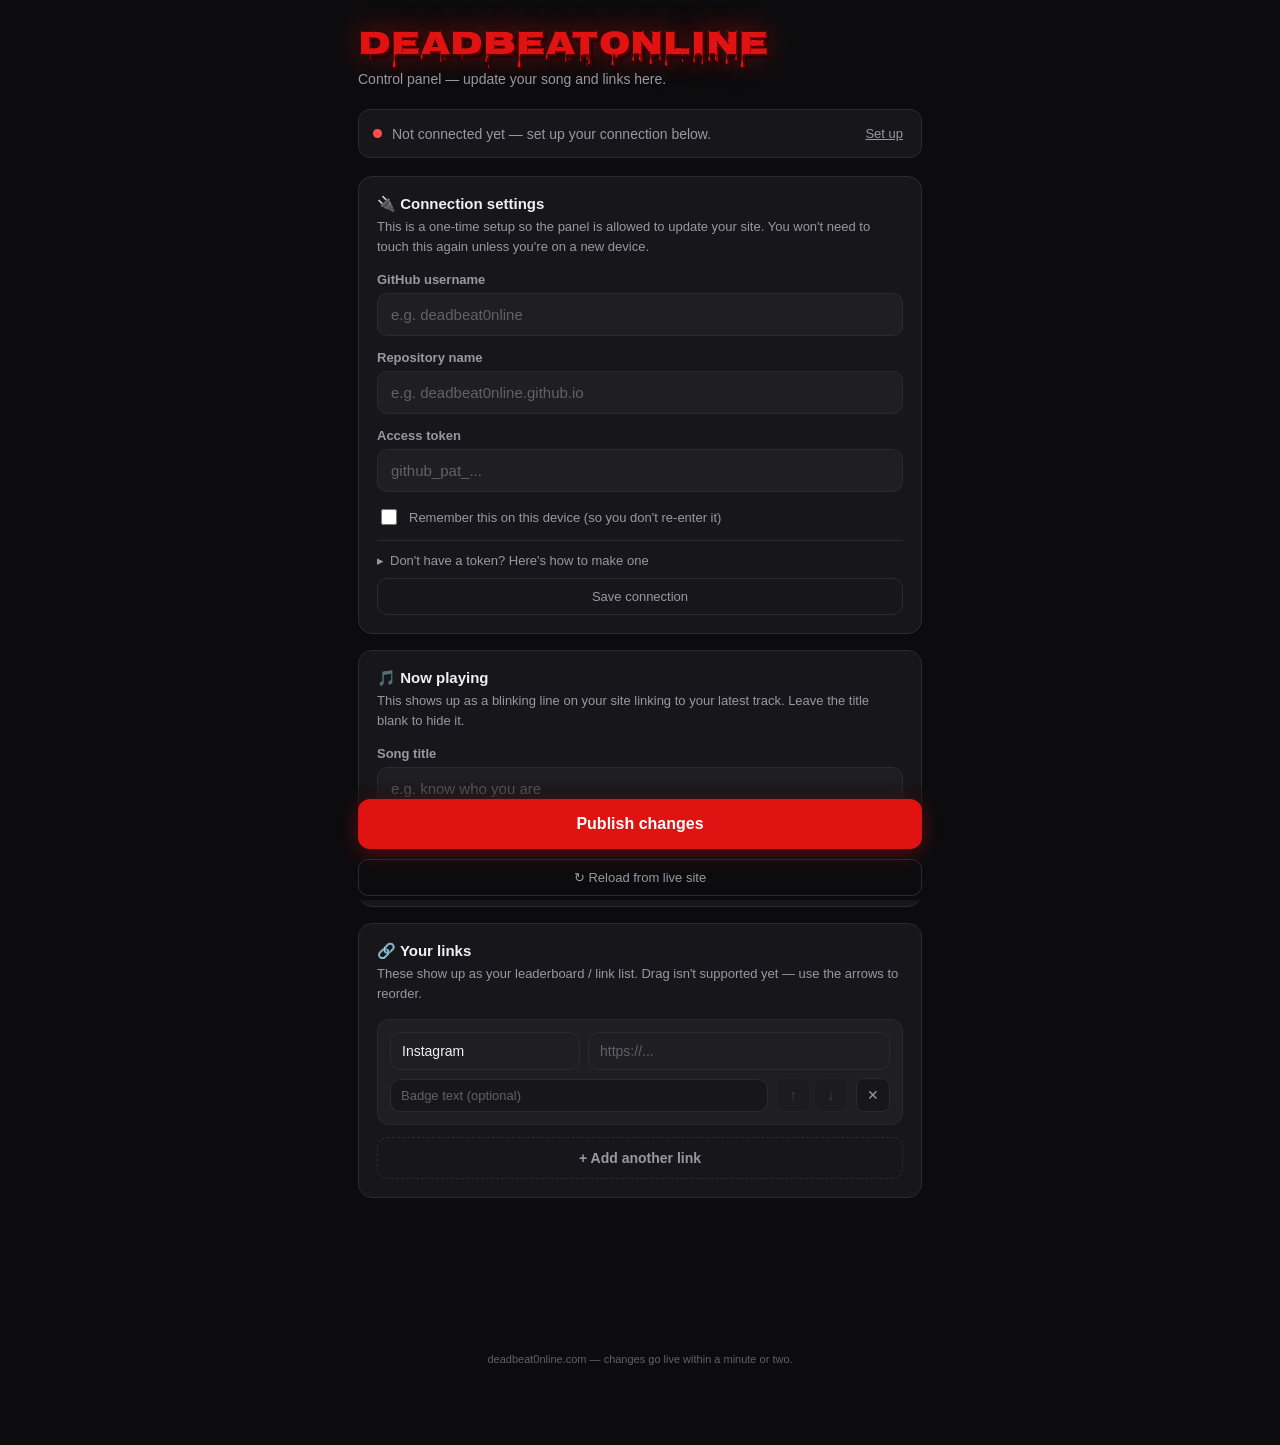
==== admin.html @ 55982fca "redesign control panel: friendlier UI, hide GitHub jargon" ====
<!DOCTYPE html>
<html lang="en">
<head>
<meta charset="UTF-8">
<meta name="viewport" content="width=device-width, initial-scale=1.0">
<title>deadbeat0nline — control panel</title>
<meta name="robots" content="noindex,nofollow">

<!--
  ============================================================
  CONTROL PANEL — updates config.json in your GitHub repo,
  which is what your public link page reads from.
  No server needed: it talks straight to the GitHub API using
  a fine-grained token that only works on this one repo.
  Connection setup is tucked under "Connection settings" below.
  ============================================================
-->

<style>
@font-face{font-family:'Nosifer';font-style:normal;font-weight:400;font-display:swap;src:url([data-uri]) format('woff2');}
</style>

<style>
  :root{
    --bg:#0c0c0e;
    --card:#17171b;
    --card-2:#1e1e23;
    --border:#2a2a30;
    --text:#f0f0f2;
    --text-dim:#98989f;
    --text-faint:#616166;
    --red:#e01212;
    --red-hover:#ff2323;
    --green:#2ecc71;
    --amber:#ffb020;
    --danger:#ff4d4d;
  }
  *{ box-sizing:border-box; }
  html,body{
    margin:0; padding:0; min-height:100%;
    background:var(--bg);
    color:var(--text);
    font-family:-apple-system,BlinkMacSystemFont,'Segoe UI',Roboto,Helvetica,Arial,sans-serif;
    -webkit-font-smoothing:antialiased;
  }
  .wrap{
    max-width:600px;
    margin:0 auto;
    padding:28px 18px 80px;
  }

  /* ---------- header ---------- */
  header{ margin-bottom:22px; }
  .logo{
    font-family:'Nosifer',cursive;
    font-size:clamp(26px,7vw,34px);
    color:#e01212;
    text-shadow:2px 2px 0 #4a0000, 4px 4px 0 #2a0000, 0 0 30px rgba(255,20,20,0.5);
    margin:0 0 6px;
    line-height:1.1;
  }
  .tagline{
    font-size:14px;
    color:var(--text-dim);
    margin:0;
  }

  /* ---------- connection status pill ---------- */
  .connbar{
    display:flex;
    align-items:center;
    gap:10px;
    background:var(--card);
    border:1px solid var(--border);
    border-radius:12px;
    padding:12px 14px;
    margin-bottom:18px;
    font-size:14px;
  }
  .connbar .dot{
    width:9px; height:9px;
    border-radius:50%;
    background:var(--text-faint);
    flex:0 0 auto;
  }
  .connbar.on .dot{ background:var(--green); box-shadow:0 0 8px rgba(46,204,113,0.6); }
  .connbar.off .dot{ background:var(--danger); }
  .connbar .msg{ flex:1; color:var(--text-dim); }
  .connbar.on .msg{ color:var(--text); }
  .connbar button{
    background:none;
    border:none;
    color:var(--text-dim);
    font-size:13px;
    text-decoration:underline;
    cursor:pointer;
    padding:4px;
    font-family:inherit;
  }
  .connbar button:hover{ color:var(--text); }

  /* ---------- cards ---------- */
  .card{
    background:var(--card);
    border:1px solid var(--border);
    border-radius:14px;
    padding:18px;
    margin-bottom:16px;
  }
  .card h2{
    font-size:15px;
    margin:0 0 4px;
    display:flex;
    align-items:center;
    gap:8px;
  }
  .card .desc{
    font-size:13px;
    color:var(--text-dim);
    margin:0 0 16px;
    line-height:1.5;
  }

  label{
    display:block;
    font-size:13px;
    font-weight:600;
    color:var(--text-dim);
    margin:0 0 6px;
  }
  .field{ margin-bottom:14px; }
  .field:last-child{ margin-bottom:0; }
  input[type=text], input[type=password], input[type=url]{
    width:100%;
    background:var(--card-2);
    border:1px solid var(--border);
    border-radius:10px;
    color:var(--text);
    font-family:inherit;
    font-size:15px;
    padding:12px 13px;
    outline:none;
    transition:border-color .15s;
  }
  input::placeholder{ color:var(--text-faint); }
  input:focus{ border-color:var(--red); }

  .row2{ display:flex; gap:10px; }
  .row2 > div{ flex:1; }

  .hint{
    font-size:12px;
    color:var(--text-faint);
    line-height:1.5;
    margin-top:8px;
  }
  .hint a{ color:var(--text-dim); }

  /* ---------- disclosure (how do I get a token) ---------- */
  details{
    margin-top:12px;
    border-top:1px solid var(--border);
    padding-top:12px;
  }
  details summary{
    cursor:pointer;
    font-size:13px;
    color:var(--text-dim);
    list-style:none;
    display:flex;
    align-items:center;
    gap:6px;
  }
  details summary::-webkit-details-marker{ display:none; }
  details summary::before{ content:'▸'; transition:transform .15s; }
  details[open] summary::before{ transform:rotate(90deg); }
  details ol{
    font-size:13px;
    color:var(--text-dim);
    line-height:1.7;
    padding-left:20px;
    margin:12px 0 0;
  }
  details code{
    background:var(--card-2);
    border-radius:5px;
    padding:1px 6px;
    font-size:12px;
    color:var(--text);
  }

  .checkrow{
    display:flex;
    align-items:center;
    gap:9px;
    margin-top:14px;
    font-size:13px;
    color:var(--text-dim);
  }
  .checkrow input{ width:16px; height:16px; accent-color:var(--red); }

  /* ---------- link rows ---------- */
  .linkrow{
    background:var(--card-2);
    border:1px solid var(--border);
    border-radius:12px;
    padding:12px;
    margin-bottom:10px;
  }
  .linkrow .top{
    display:flex;
    gap:8px;
    margin-bottom:8px;
  }
  .linkrow .top input{ font-size:14px; padding:10px 11px; }
  .linkrow .lbl{ flex:0 0 38%; }
  .linkrow .url{ flex:1; }
  .linkrow .bottom{
    display:flex;
    align-items:center;
    gap:8px;
  }
  .linkrow .extra{
    flex:1;
    font-size:13px;
    padding:8px 10px;
    background:var(--card);
  }
  .linkrow .extra::placeholder{ color:var(--text-faint); }
  .movebtns{ display:flex; gap:4px; }
  .iconbtn{
    background:var(--card);
    border:1px solid var(--border);
    color:var(--text-dim);
    border-radius:8px;
    font-family:inherit;
    font-size:14px;
    width:34px;
    height:34px;
    cursor:pointer;
    flex:0 0 auto;
    display:flex;
    align-items:center;
    justify-content:center;
  }
  .iconbtn:hover{ color:var(--text); border-color:var(--text-dim); }
  .iconbtn.danger:hover{ color:var(--danger); border-color:var(--danger); }
  .iconbtn:disabled{ opacity:.3; cursor:default; }
  .iconbtn:disabled:hover{ color:var(--text-dim); border-color:var(--border); }

  button.addlink{
    width:100%;
    background:none;
    border:1px dashed var(--border);
    border-radius:10px;
    color:var(--text-dim);
    font-family:inherit;
    font-size:14px;
    font-weight:600;
    padding:12px;
    cursor:pointer;
    margin-top:2px;
  }
  button.addlink:hover{ color:var(--text); border-color:var(--text-dim); }

  /* ---------- primary actions ---------- */
  .actions{
    position:sticky;
    bottom:0;
    background:linear-gradient(to top, var(--bg) 65%, transparent);
    padding:18px 0 4px;
    margin-top:6px;
  }
  button.publish{
    width:100%;
    background:var(--red);
    border:none;
    border-radius:12px;
    color:#fff;
    font-family:inherit;
    font-weight:700;
    font-size:16px;
    padding:16px;
    cursor:pointer;
    box-shadow:0 4px 20px rgba(224,18,18,0.35);
  }
  button.publish:hover{ background:var(--red-hover); }
  button.publish:disabled{ background:var(--card-2); color:var(--text-faint); box-shadow:none; cursor:default; }

  button.refresh{
    width:100%;
    background:none;
    border:1px solid var(--border);
    border-radius:10px;
    color:var(--text-dim);
    font-family:inherit;
    font-size:13px;
    padding:10px;
    cursor:pointer;
    margin-top:10px;
  }
  button.refresh:hover{ color:var(--text); border-color:var(--text-dim); }

  /* ---------- status toast ---------- */
  #status{
    margin-top:12px;
    padding:12px 14px;
    font-size:13px;
    line-height:1.5;
    border-radius:10px;
    border:1px solid var(--border);
    background:var(--card);
    display:none;
  }
  #status.show{ display:block; }
  #status.ok{ color:#c8f7d8; border-color:rgba(46,204,113,0.4); background:rgba(46,204,113,0.08); }
  #status.err{ color:#ffd6d6; border-color:rgba(255,77,77,0.4); background:rgba(255,77,77,0.08); }
  #status.busy{ color:#ffe9c2; border-color:rgba(255,176,32,0.4); background:rgba(255,176,32,0.08); }
  #status .details{
    display:block;
    margin-top:6px;
    font-size:11px;
    color:var(--text-faint);
    font-family:'Courier New',monospace;
  }

  footer{
    text-align:center;
    font-size:11px;
    color:var(--text-faint);
    margin-top:20px;
  }
</style>
</head>
<body>

<div class="wrap">
  <header>
    <p class="logo">deadbeat0nline</p>
    <p class="tagline">Control panel — update your song and links here.</p>
  </header>

  <div class="connbar off" id="connbar">
    <div class="dot"></div>
    <div class="msg" id="connmsg">Not connected yet — set up your connection below.</div>
    <button id="conntoggle">Set up</button>
  </div>

  <div class="card" id="connect-card">
    <h2>🔌 Connection settings</h2>
    <p class="desc">This is a one-time setup so the panel is allowed to update your site. You won't need to touch this again unless you're on a new device.</p>

    <div class="field">
      <label>GitHub username</label>
      <input type="text" id="gh-user" placeholder="e.g. deadbeat0nline">
    </div>
    <div class="field">
      <label>Repository name</label>
      <input type="text" id="gh-repo" placeholder="e.g. deadbeat0nline.github.io">
    </div>
    <div class="field">
      <label>Access token</label>
      <input type="password" id="gh-token" placeholder="github_pat_...">
    </div>
    <div class="field" style="display:none" id="branch-field">
      <label>Branch</label>
      <input type="text" id="gh-branch" value="main">
    </div>

    <div class="checkrow">
      <input type="checkbox" id="remember">
      <span>Remember this on this device (so you don't re-enter it)</span>
    </div>

    <details>
      <summary>Don't have a token? Here's how to make one</summary>
      <ol>
        <li>Go to GitHub → click your avatar → <b>Settings</b> → <b>Developer settings</b> → <b>Fine-grained personal access tokens</b> → <b>Generate new token</b>.</li>
        <li>Give it any name, like <code>control panel</code>.</li>
        <li>Under <b>Repository access</b>, choose <b>Only select repositories</b> and pick your site's repo.</li>
        <li>Under <b>Permissions → Repository permissions</b>, set <b>Contents</b> to <b>Read and write</b>. Leave everything else alone.</li>
        <li>Click <b>Generate token</b> and copy it (starts with <code>github_pat_</code>) — paste it into the Access Token field above.</li>
      </ol>
    </details>

    <button class="refresh" id="save-connection">Save connection</button>
  </div>

  <div class="card">
    <h2>🎵 Now playing</h2>
    <p class="desc">This shows up as a blinking line on your site linking to your latest track. Leave the title blank to hide it.</p>
    <div class="field">
      <label>Song title</label>
      <input type="text" id="np-title" placeholder="e.g. know who you are">
    </div>
    <div class="field">
      <label>Song link</label>
      <input type="url" id="np-url" placeholder="https://open.spotify.com/...">
    </div>
  </div>

  <div class="card">
    <h2>🔗 Your links</h2>
    <p class="desc">These show up as your leaderboard / link list. Drag isn't supported yet — use the arrows to reorder.</p>
    <div id="linkrows"></div>
    <button class="addlink" id="add">+ Add another link</button>
  </div>

  <div class="actions">
    <button class="publish" id="save">Publish changes</button>
    <button class="refresh" id="load">↻ Reload from live site</button>
    <div id="status"></div>
  </div>

  <footer>deadbeat0nline.com — changes go live within a minute or two.</footer>
</div>

<script>
  const $ = id => document.getElementById(id);
  const FILE = 'config.json';
  let currentSha = null;

  // ---------- storage (best-effort; fine if unavailable) ----------
  function store(k, v){ try{ localStorage.setItem(k, v); }catch(e){} }
  function unstore(k){ try{ return localStorage.getItem(k); }catch(e){ return null; } }
  function clearstore(){ try{ ['db_user','db_repo','db_branch','db_token'].forEach(k => localStorage.removeItem(k)); }catch(e){} }

  // ---------- connection bar ----------
  function refreshConnBar(){
    const connected = !!($('gh-user').value.trim() && $('gh-repo').value.trim() && $('gh-token').value.trim());
    const bar = $('connbar');
    if(connected){
      bar.className = 'connbar on';
      $('connmsg').textContent = 'Connected to ' + $('gh-user').value.trim() + '/' + $('gh-repo').value.trim();
      $('conntoggle').textContent = 'Change';
      $('connect-card').style.display = 'none';
    } else {
      bar.className = 'connbar off';
      $('connmsg').textContent = 'Not connected yet — set up your connection below.';
      $('conntoggle').textContent = 'Set up';
      $('connect-card').style.display = 'block';
    }
  }
  $('conntoggle').onclick = () => {
    $('connect-card').style.display = $('connect-card').style.display === 'none' ? 'block' : 'none';
  };
  $('save-connection').onclick = () => {
    if(!validConn()) return;
    maybeRemember();
    refreshConnBar();
    loadConfig();
  };

  // ---------- link rows ----------
  function addRow(l){
    l = l || { label:'', url:'', extra:'' };
    const row = document.createElement('div');
    row.className = 'linkrow';
    row.innerHTML = `
      <div class="top">
        <input class="lbl" type="text" placeholder="Label (e.g. Instagram)" value="${esc(l.label)}">
        <input class="url" type="text" placeholder="https://..." value="${esc(l.url)}">
      </div>
      <div class="bottom">
        <input class="extra" type="text" placeholder="Badge text (optional)" value="${esc(l.extra || '')}">
        <div class="movebtns">
          <button type="button" class="iconbtn up" title="move up">↑</button>
          <button type="button" class="iconbtn down" title="move down">↓</button>
        </div>
        <button type="button" class="iconbtn danger remove" title="remove">✕</button>
      </div>`;
    row.querySelector('.remove').onclick = () => { row.remove(); updateMoveButtons(); };
    row.querySelector('.up').onclick = () => {
      const prev = row.previousElementSibling;
      if(prev) row.parentNode.insertBefore(row, prev);
      updateMoveButtons();
    };
    row.querySelector('.down').onclick = () => {
      const next = row.nextElementSibling;
      if(next) row.parentNode.insertBefore(next, row);
      updateMoveButtons();
    };
    $('linkrows').appendChild(row);
    updateMoveButtons();
  }
  function updateMoveButtons(){
    const rows = [...document.querySelectorAll('.linkrow')];
    rows.forEach((r, i) => {
      r.querySelector('.up').disabled = (i === 0);
      r.querySelector('.down').disabled = (i === rows.length - 1);
    });
  }
  function esc(s){ return (s || '').replace(/&/g,'&amp;').replace(/"/g,'&quot;').replace(/</g,'&lt;'); }
  function readRows(){
    return [...document.querySelectorAll('.linkrow')].map(r => {
      const lbl = r.querySelector('.lbl'), url = r.querySelector('.url'), extra = r.querySelector('.extra');
      return { label: lbl.value.trim(), url: url.value.trim(), extra: extra.value.trim() || undefined };
    }).filter(l => l.label && l.url);
  }

  // ---------- status ----------
  function status(msg, cls, details){
    const el = $('status');
    el.innerHTML = esc(msg) + (details ? `<span class="details">${esc(details)}</span>` : '');
    el.className = 'show' + (cls ? ' ' + cls : '');
  }
  function hideStatus(){
    $('status').className = '';
  }

  // ---------- github api ----------
  function apiUrl(){
    return `https://api.github.com/repos/${$('gh-user').value.trim()}/${$('gh-repo').value.trim()}/contents/${FILE}`;
  }
  function headers(){
    return {
      'Authorization': 'Bearer ' + $('gh-token').value.trim(),
      'Accept': 'application/vnd.github+json',
      'X-GitHub-Api-Version': '2022-11-28'
    };
  }
  function branch(){ return ($('gh-branch').value.trim() || 'main'); }
  function b64encode(str){
    return btoa(String.fromCharCode(...new TextEncoder().encode(str)));
  }
  function b64decode(b64){
    return new TextDecoder().decode(Uint8Array.from(atob(b64.replace(/\n/g,'')), c => c.charCodeAt(0)));
  }

  async function loadConfig(){
    if(!validConn()) return;
    status('Loading your current links...', 'busy');
    try{
      const r = await fetch(apiUrl() + '?ref=' + encodeURIComponent(branch()), { headers: headers() });
      if(!r.ok) throw await explain(r);
      const data = await r.json();
      currentSha = data.sha;
      const cfg = JSON.parse(b64decode(data.content));
      $('np-title').value = (cfg.nowPlaying && cfg.nowPlaying.title) || '';
      $('np-url').value = (cfg.nowPlaying && cfg.nowPlaying.url) || '';
      $('linkrows').innerHTML = '';
      (cfg.links || []).forEach(addRow);
      if(!(cfg.links || []).length) addRow();
      status('Loaded ' + (cfg.links || []).length + ' link(s). Make your edits, then publish.', 'ok');
      maybeRemember();
    }catch(e){
      status(friendlyError(e, 'load'), 'err', e.raw);
    }
  }

  async function saveConfig(){
    if(!validConn()) return;
    const links = readRows();
    if(!links.length){ status('Add at least one link before publishing.', 'err'); return; }
    const cfg = {
      nowPlaying: { title: $('np-title').value.trim(), url: $('np-url').value.trim() },
      links
    };
    $('save').disabled = true;
    status('Publishing your changes...', 'busy');
    try{
      // refresh sha in case the file changed since load
      const head = await fetch(apiUrl() + '?ref=' + encodeURIComponent(branch()), { headers: headers() });
      if(head.ok) currentSha = (await head.json()).sha;

      const body = {
        message: 'update links/now-playing via control panel',
        content: b64encode(JSON.stringify(cfg, null, 2)),
        branch: branch()
      };
      if(currentSha) body.sha = currentSha;

      const r = await fetch(apiUrl(), { method:'PUT', headers: headers(), body: JSON.stringify(body) });
      if(!r.ok) throw await explain(r);
      const data = await r.json();
      currentSha = data.content.sha;
      status('✓ Published! Your site will update within a minute or two.', 'ok');
      maybeRemember();
    }catch(e){
      status(friendlyError(e, 'publish'), 'err', e.raw);
    }finally{
      $('save').disabled = false;
    }
  }

  async function explain(r){
    let raw = r.status + ' ' + r.statusText;
    try{ raw += ' — ' + (await r.json()).message; }catch(e){}
    const err = new Error('http_' + r.status);
    err.status = r.status;
    err.raw = raw;
    return err;
  }

  function friendlyError(e, action){
    const verb = action === 'publish' ? 'publish your changes' : 'load your links';
    if(e && e.status === 401) return `Couldn't ${verb} — your access token looks wrong or has expired. Check it under Connection settings.`;
    if(e && e.status === 403) return `Couldn't ${verb} — this token doesn't have permission. Make sure it has "Contents: Read and write" access to your repo.`;
    if(e && e.status === 404) return `Couldn't ${verb} — double-check your username and repository name in Connection settings.`;
    if(e && e.status === 409) return `Couldn't ${verb} — the site changed elsewhere at the same moment. Click "Reload from live site" and try again.`;
    if(e && e.status) return `Couldn't ${verb} (error ${e.status}). See details below.`;
    return `Couldn't ${verb} — check your internet connection and try again.`;
  }

  function validConn(){
    if(!$('gh-user').value.trim() || !$('gh-repo').value.trim() || !$('gh-token').value.trim()){
      status('Fill in your username, repository, and token in Connection settings first.', 'err');
      $('connect-card').style.display = 'block';
      return false;
    }
    return true;
  }

  function maybeRemember(){
    if($('remember').checked){
      store('db_user', $('gh-user').value.trim());
      store('db_repo', $('gh-repo').value.trim());
      store('db_branch', branch());
      store('db_token', $('gh-token').value.trim());
    } else {
      clearstore();
    }
  }

  // ---------- init ----------
  ['db_user','db_repo','db_branch','db_token'].forEach((k, i) => {
    const v = unstore(k);
    if(v){
      [$('gh-user'), $('gh-repo'), $('gh-branch'), $('gh-token')][i].value = v;
      $('remember').checked = true;
    }
  });
  refreshConnBar();
  addRow({ label:'Instagram', url:'' });
  $('add').onclick = () => addRow();
  $('load').onclick = loadConfig;
  $('save').onclick = saveConfig;
  ['gh-user','gh-repo','gh-token'].forEach(id => $(id).addEventListener('input', refreshConnBar));

  // if already connected on load, pull the current config automatically
  if($('gh-user').value.trim() && $('gh-repo').value.trim() && $('gh-token').value.trim()){
    loadConfig();
  }
</script>

</body>
</html>
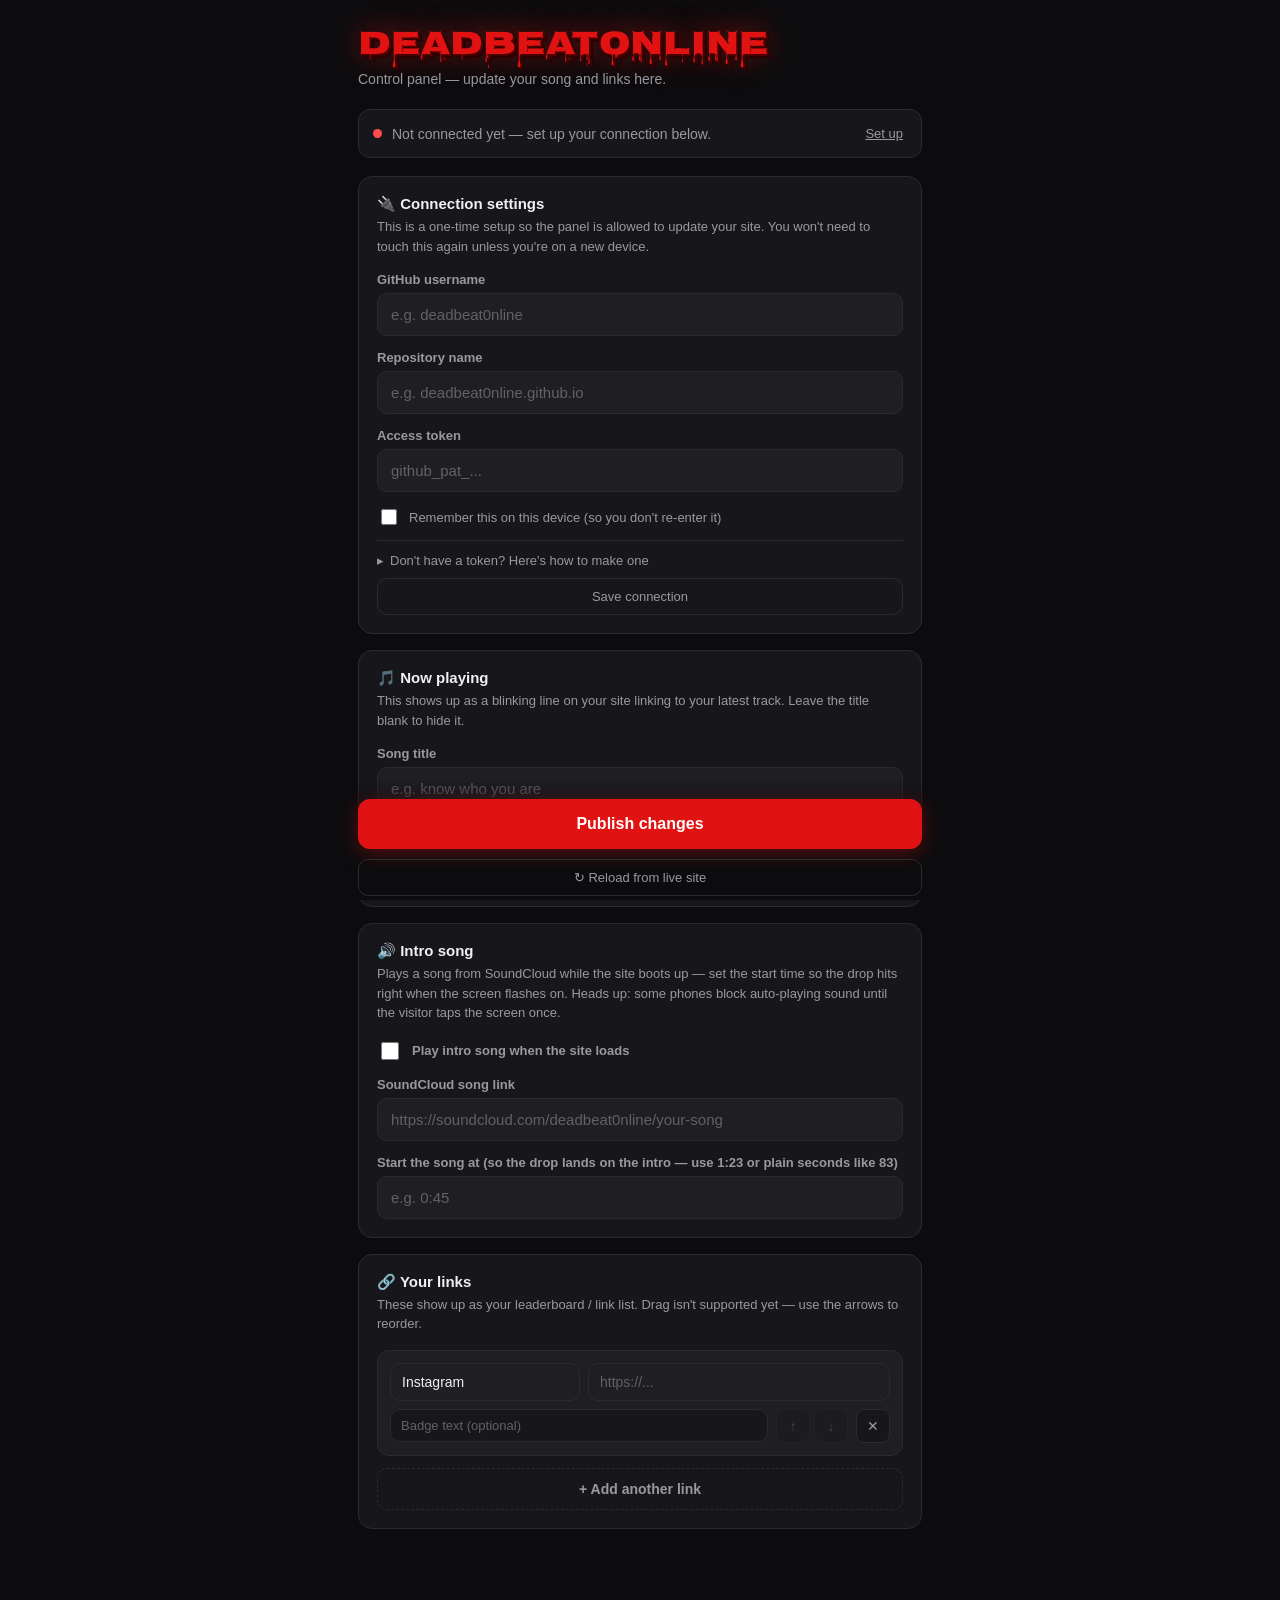
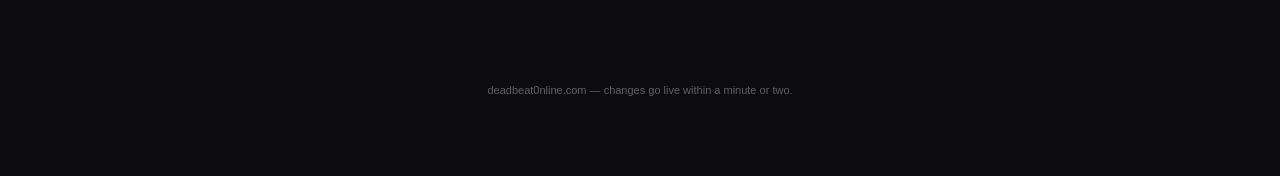
==== commit a57a6cce: "red intro lettering + intro song support" ====
--- a/admin.html
+++ b/admin.html
@@ -396,6 +396,25 @@
     <div class="field">
       <label>Song link</label>
       <input type="url" id="np-url" placeholder="https://open.spotify.com/...">
+    </div>
+  </div>
+
+  <div class="card">
+    <h2>🔊 Intro song</h2>
+    <p class="desc">Plays a song from SoundCloud while the site boots up — set the start time so the drop hits right when the screen flashes on. Heads up: some phones block auto-playing sound until the visitor taps the screen once.</p>
+    <div class="field">
+      <label style="display:flex;align-items:center;gap:10px;cursor:pointer;">
+        <input type="checkbox" id="is-enabled" style="width:18px;height:18px;accent-color:#e33;">
+        Play intro song when the site loads
+      </label>
+    </div>
+    <div class="field">
+      <label>SoundCloud song link</label>
+      <input type="url" id="is-url" placeholder="https://soundcloud.com/deadbeat0nline/your-song">
+    </div>
+    <div class="field">
+      <label>Start the song at (so the drop lands on the intro — use 1:23 or plain seconds like 83)</label>
+      <input type="text" id="is-start" placeholder="e.g. 0:45">
     </div>
   </div>
 
@@ -527,6 +546,26 @@
     return new TextDecoder().decode(Uint8Array.from(atob(b64.replace(/\n/g,'')), c => c.charCodeAt(0)));
   }
 
+  // "1:23" / "1:23.5" / "83" / "83.5" -> seconds
+  function parseTime(str){
+    str = (str || '').trim();
+    if(!str) return 0;
+    if(str.includes(':')){
+      const [m, s] = str.split(':');
+      return Math.max(0, (parseFloat(m) || 0) * 60 + (parseFloat(s) || 0));
+    }
+    return Math.max(0, parseFloat(str) || 0);
+  }
+  // seconds -> "m:ss" (keeps decimals if present)
+  function formatTime(sec){
+    sec = Math.max(0, parseFloat(sec) || 0);
+    if(!sec) return '';
+    const m = Math.floor(sec / 60);
+    let s = (sec - m * 60).toFixed(sec % 1 ? 1 : 0);
+    if(parseFloat(s) < 10) s = '0' + s;
+    return m + ':' + s;
+  }
+
   async function loadConfig(){
     if(!validConn()) return;
     status('Loading your current links...', 'busy');
@@ -538,6 +577,9 @@
       const cfg = JSON.parse(b64decode(data.content));
       $('np-title').value = (cfg.nowPlaying && cfg.nowPlaying.title) || '';
       $('np-url').value = (cfg.nowPlaying && cfg.nowPlaying.url) || '';
+      $('is-enabled').checked = !!(cfg.introSong && cfg.introSong.enabled);
+      $('is-url').value = (cfg.introSong && cfg.introSong.url) || '';
+      $('is-start').value = formatTime(cfg.introSong ? cfg.introSong.startAt : 0);
       $('linkrows').innerHTML = '';
       (cfg.links || []).forEach(addRow);
       if(!(cfg.links || []).length) addRow();
@@ -554,6 +596,11 @@
     if(!links.length){ status('Add at least one link before publishing.', 'err'); return; }
     const cfg = {
       nowPlaying: { title: $('np-title').value.trim(), url: $('np-url').value.trim() },
+      introSong: {
+        enabled: $('is-enabled').checked,
+        url: $('is-url').value.trim(),
+        startAt: parseTime($('is-start').value)
+      },
       links
     };
     $('save').disabled = true;
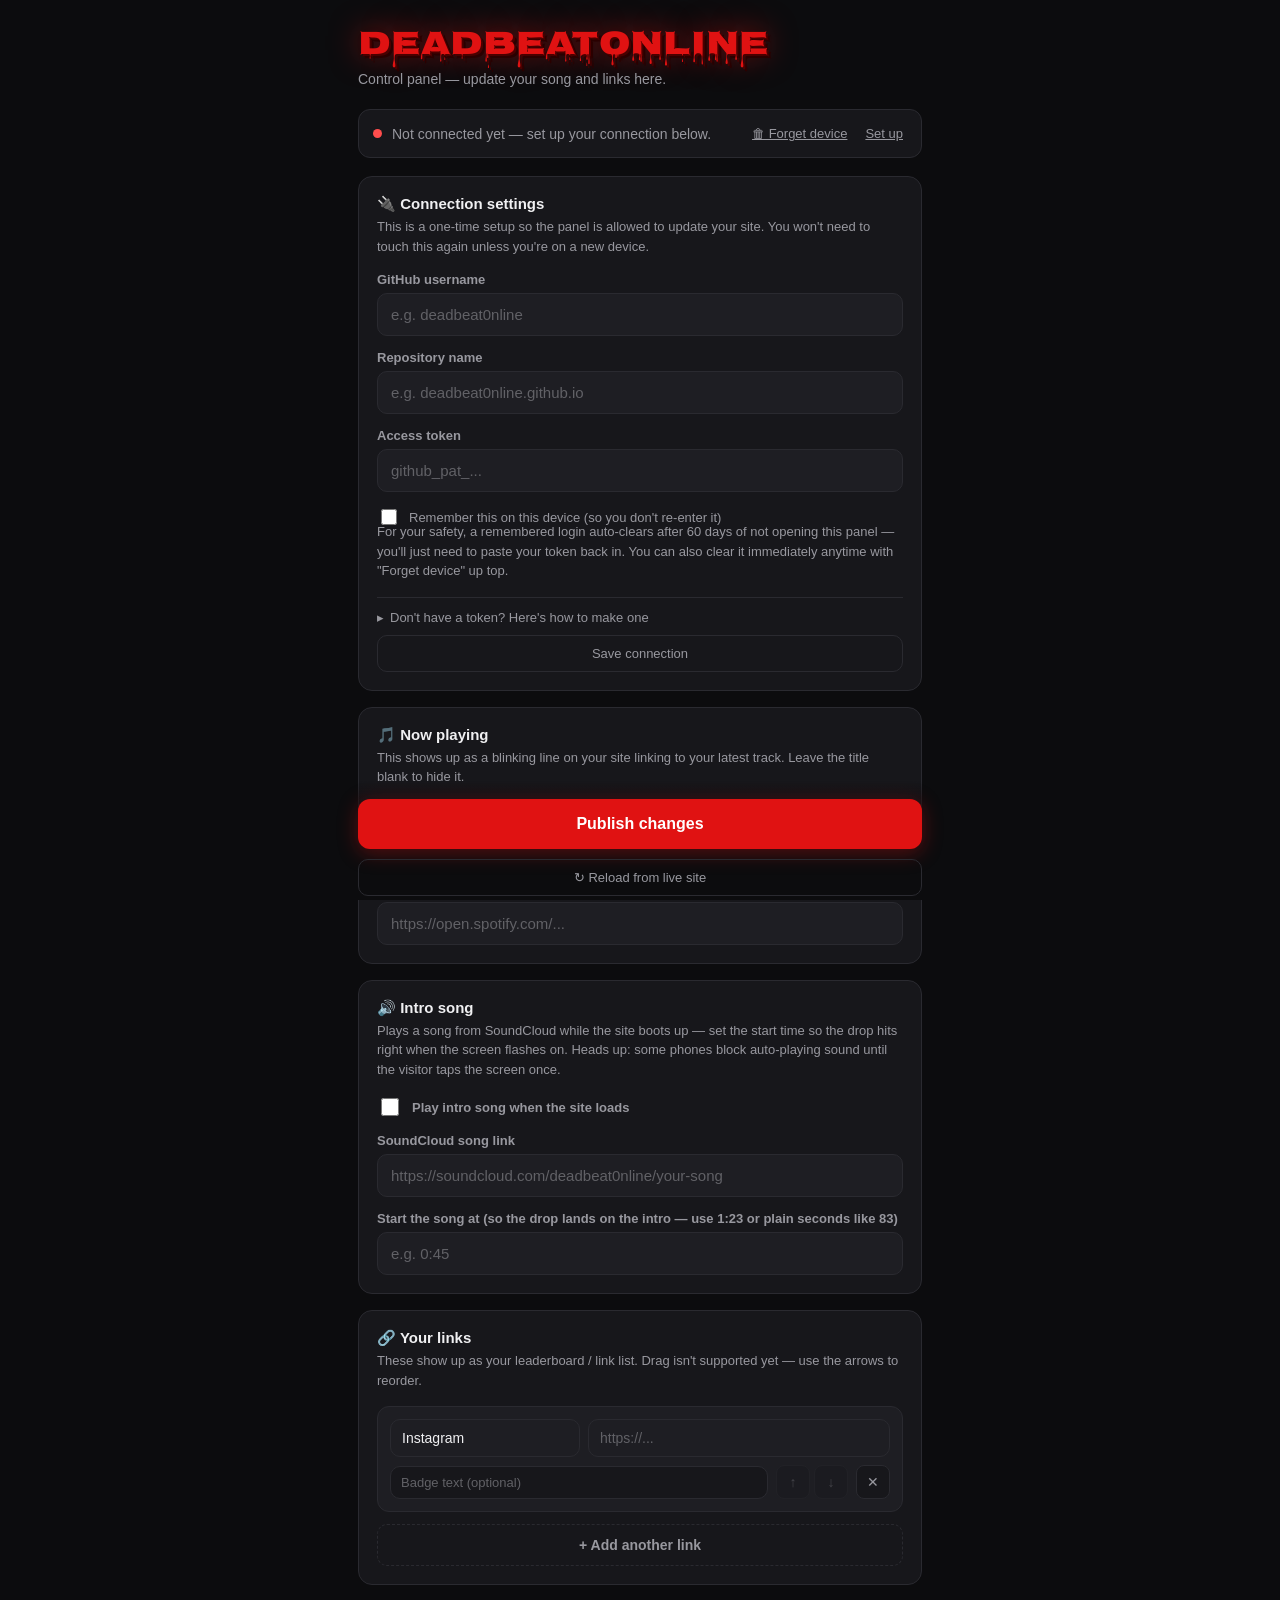
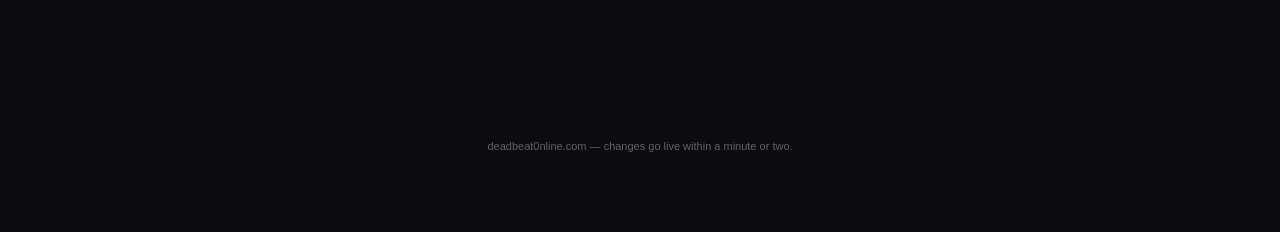
==== commit cbc365d4: "harden saved-login security: 60-day auto-expiry + forget-device button" ====
--- a/admin.html
+++ b/admin.html
@@ -343,6 +343,7 @@
   <div class="connbar off" id="connbar">
     <div class="dot"></div>
     <div class="msg" id="connmsg">Not connected yet — set up your connection below.</div>
+    <button id="forget-device" title="Erase the saved username, repo, and token from this device">🗑 Forget device</button>
     <button id="conntoggle">Set up</button>
   </div>
 
@@ -352,15 +353,15 @@
 
     <div class="field">
       <label>GitHub username</label>
-      <input type="text" id="gh-user" placeholder="e.g. deadbeat0nline">
+      <input type="text" id="gh-user" placeholder="e.g. deadbeat0nline" autocomplete="off">
     </div>
     <div class="field">
       <label>Repository name</label>
-      <input type="text" id="gh-repo" placeholder="e.g. deadbeat0nline.github.io">
+      <input type="text" id="gh-repo" placeholder="e.g. deadbeat0nline.github.io" autocomplete="off">
     </div>
     <div class="field">
       <label>Access token</label>
-      <input type="password" id="gh-token" placeholder="github_pat_...">
+      <input type="password" id="gh-token" placeholder="github_pat_..." autocomplete="off">
     </div>
     <div class="field" style="display:none" id="branch-field">
       <label>Branch</label>
@@ -371,6 +372,7 @@
       <input type="checkbox" id="remember">
       <span>Remember this on this device (so you don't re-enter it)</span>
     </div>
+    <p class="desc" style="margin-top:-6px;">For your safety, a remembered login auto-clears after 60 days of not opening this panel — you'll just need to paste your token back in. You can also clear it immediately anytime with "Forget device" up top.</p>
 
     <details>
       <summary>Don't have a token? Here's how to make one</summary>
@@ -440,9 +442,12 @@
   let currentSha = null;
 
   // ---------- storage (best-effort; fine if unavailable) ----------
+  // Saved logins auto-expire after this many days of not opening the panel,
+  // so a token can't sit forever on a device that's lost, sold, or shared.
+  const REMEMBER_DAYS = 60;
   function store(k, v){ try{ localStorage.setItem(k, v); }catch(e){} }
   function unstore(k){ try{ return localStorage.getItem(k); }catch(e){ return null; } }
-  function clearstore(){ try{ ['db_user','db_repo','db_branch','db_token'].forEach(k => localStorage.removeItem(k)); }catch(e){} }
+  function clearstore(){ try{ ['db_user','db_repo','db_branch','db_token','db_saved_at'].forEach(k => localStorage.removeItem(k)); }catch(e){} }
 
   // ---------- connection bar ----------
   function refreshConnBar(){
@@ -664,19 +669,40 @@
       store('db_repo', $('gh-repo').value.trim());
       store('db_branch', branch());
       store('db_token', $('gh-token').value.trim());
+      store('db_saved_at', String(Date.now()));
     } else {
       clearstore();
     }
   }
 
+  function forgetDevice(){
+    clearstore();
+    $('gh-user').value = ''; $('gh-repo').value = ''; $('gh-token').value = '';
+    $('gh-branch').value = 'main'; $('remember').checked = false;
+    refreshConnBar();
+    status('Saved login cleared from this device.', 'ok');
+  }
+  $('forget-device').onclick = forgetDevice;
+
   // ---------- init ----------
-  ['db_user','db_repo','db_branch','db_token'].forEach((k, i) => {
-    const v = unstore(k);
-    if(v){
-      [$('gh-user'), $('gh-repo'), $('gh-branch'), $('gh-token')][i].value = v;
-      $('remember').checked = true;
+  (function(){
+    const savedAt = parseInt(unstore('db_saved_at'), 10);
+    const ageDays = savedAt ? (Date.now() - savedAt) / 86400000 : null;
+    if(ageDays !== null && ageDays > REMEMBER_DAYS){
+      clearstore();
+      status('Your saved login expired after ' + REMEMBER_DAYS + ' days for security — paste your token back in below.', 'err');
+      return;
     }
-  });
+    ['db_user','db_repo','db_branch','db_token'].forEach((k, i) => {
+      const v = unstore(k);
+      if(v){
+        [$('gh-user'), $('gh-repo'), $('gh-branch'), $('gh-token')][i].value = v;
+        $('remember').checked = true;
+      }
+    });
+    // backfill a save timestamp for logins saved before this feature existed
+    if($('remember').checked && !savedAt) store('db_saved_at', String(Date.now()));
+  })();
   refreshConnBar();
   addRow({ label:'Instagram', url:'' });
   $('add').onclick = () => addRow();
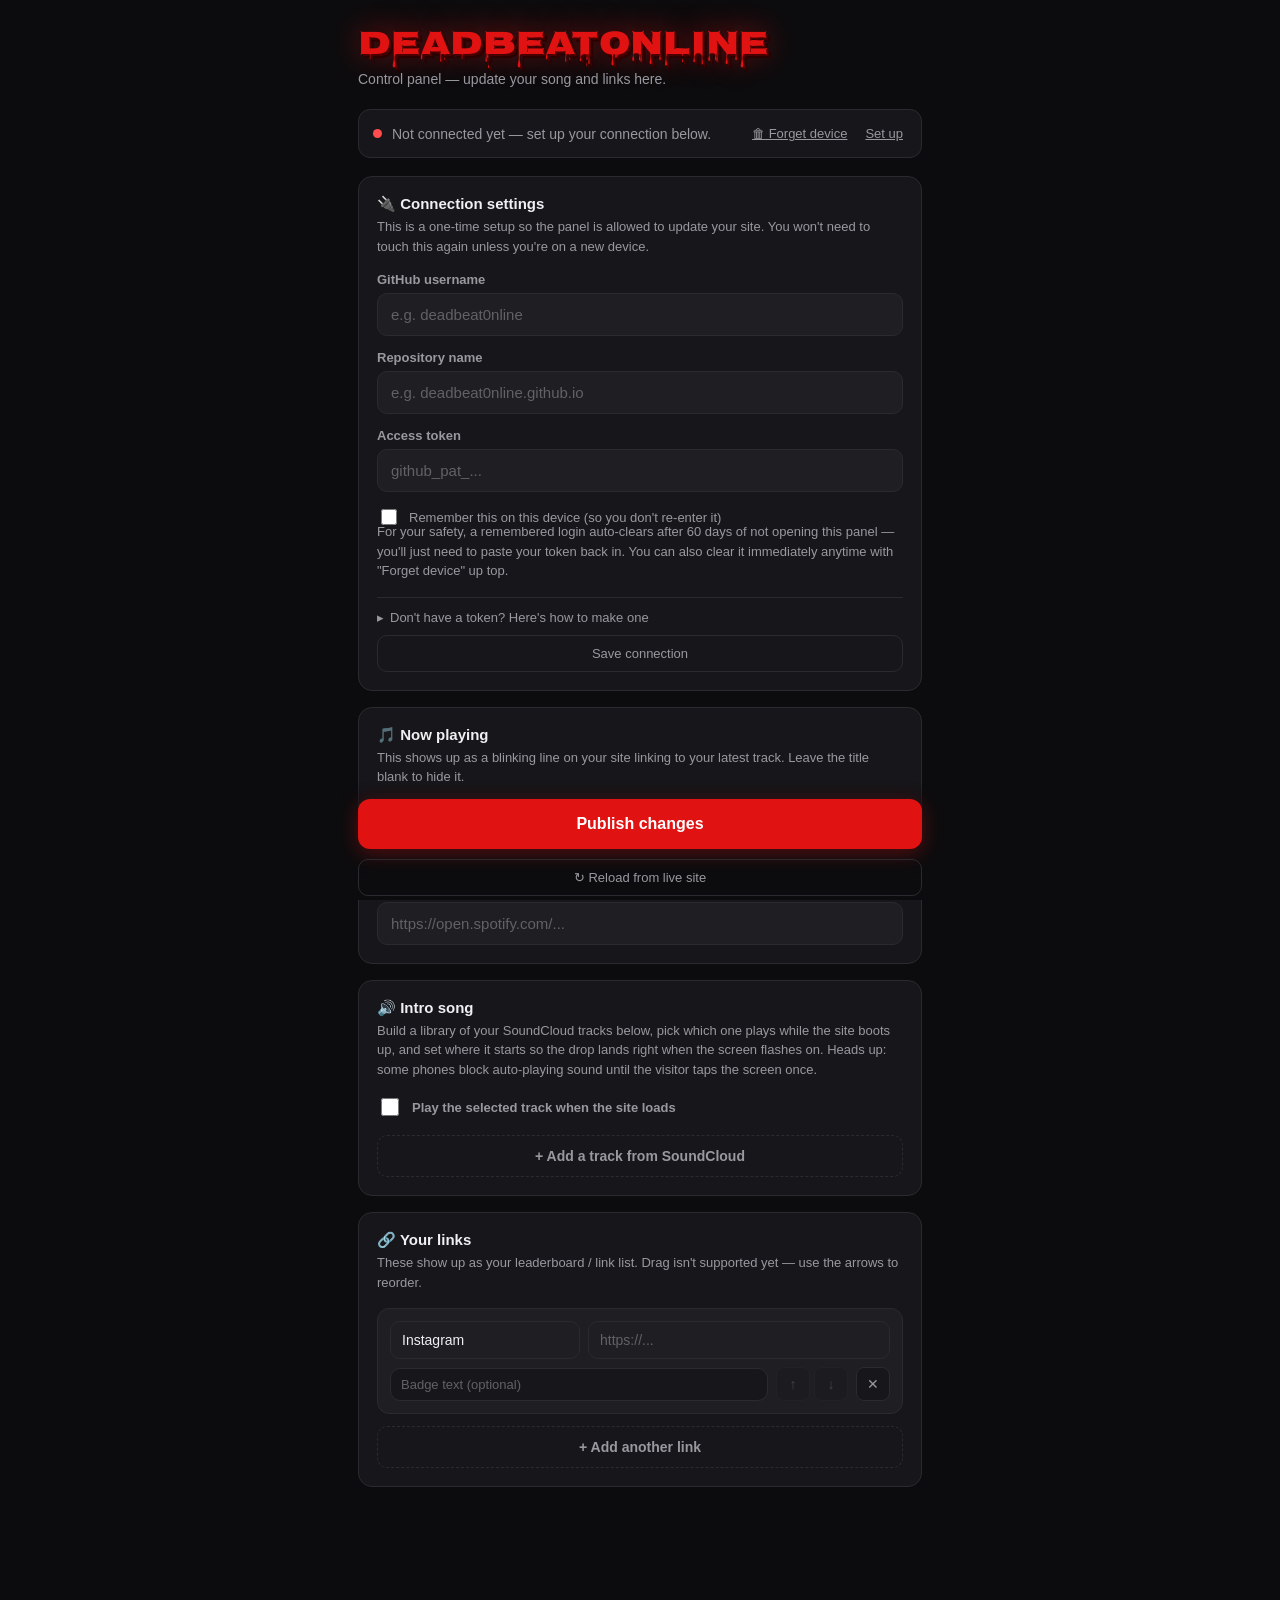
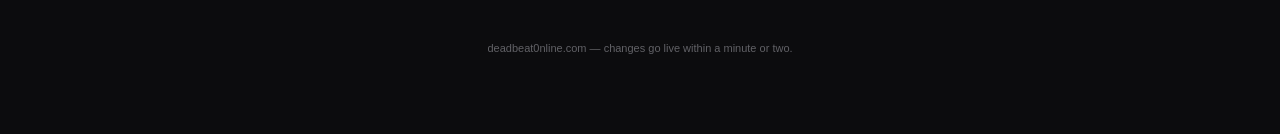
==== commit c0351043: "add SoundCloud intro song library with per-track start times" ====
--- a/admin.html
+++ b/admin.html
@@ -403,21 +403,15 @@
 
   <div class="card">
     <h2>🔊 Intro song</h2>
-    <p class="desc">Plays a song from SoundCloud while the site boots up — set the start time so the drop hits right when the screen flashes on. Heads up: some phones block auto-playing sound until the visitor taps the screen once.</p>
+    <p class="desc">Build a library of your SoundCloud tracks below, pick which one plays while the site boots up, and set where it starts so the drop lands right when the screen flashes on. Heads up: some phones block auto-playing sound until the visitor taps the screen once.</p>
     <div class="field">
       <label style="display:flex;align-items:center;gap:10px;cursor:pointer;">
         <input type="checkbox" id="is-enabled" style="width:18px;height:18px;accent-color:#e33;">
-        Play intro song when the site loads
+        Play the selected track when the site loads
       </label>
     </div>
-    <div class="field">
-      <label>SoundCloud song link</label>
-      <input type="url" id="is-url" placeholder="https://soundcloud.com/deadbeat0nline/your-song">
-    </div>
-    <div class="field">
-      <label>Start the song at (so the drop lands on the intro — use 1:23 or plain seconds like 83)</label>
-      <input type="text" id="is-start" placeholder="e.g. 0:45">
-    </div>
+    <div id="songrows"></div>
+    <button class="addlink" id="add-song">+ Add a track from SoundCloud</button>
   </div>
 
   <div class="card">
@@ -508,7 +502,7 @@
     updateMoveButtons();
   }
   function updateMoveButtons(){
-    const rows = [...document.querySelectorAll('.linkrow')];
+    const rows = [...$('linkrows').querySelectorAll('.linkrow')];
     rows.forEach((r, i) => {
       r.querySelector('.up').disabled = (i === 0);
       r.querySelector('.down').disabled = (i === rows.length - 1);
@@ -516,10 +510,52 @@
   }
   function esc(s){ return (s || '').replace(/&/g,'&amp;').replace(/"/g,'&quot;').replace(/</g,'&lt;'); }
   function readRows(){
-    return [...document.querySelectorAll('.linkrow')].map(r => {
+    return [...$('linkrows').querySelectorAll('.linkrow')].map(r => {
       const lbl = r.querySelector('.lbl'), url = r.querySelector('.url'), extra = r.querySelector('.extra');
       return { label: lbl.value.trim(), url: url.value.trim(), extra: extra.value.trim() || undefined };
     }).filter(l => l.label && l.url);
+  }
+
+  // ---------- intro song library ----------
+  let songIdSeq = 0;
+  function newSongId(){ return 's' + (Date.now().toString(36)) + (songIdSeq++); }
+
+  function addSongRow(t){
+    t = t || { id: newSongId(), label:'', url:'', startAt: 0, active:false };
+    const row = document.createElement('div');
+    row.className = 'linkrow';
+    row.dataset.songId = t.id;
+    row.innerHTML = `
+      <div class="top">
+        <input class="lbl" type="text" placeholder="Track name (e.g. know who you are)" value="${esc(t.label)}">
+        <input class="url" type="text" placeholder="https://soundcloud.com/deadbeat0nline/..." value="${esc(t.url)}">
+      </div>
+      <div class="bottom">
+        <input class="extra songstart" type="text" placeholder="Start at, e.g. 0:45" value="${esc(formatTime(t.startAt))}" style="flex:0 0 130px;">
+        <label style="display:flex;align-items:center;gap:6px;font-size:13px;color:var(--text-dim);white-space:nowrap;cursor:pointer;">
+          <input type="radio" name="songactive" class="songactive" style="width:16px;height:16px;accent-color:#e33;" ${t.active ? 'checked' : ''}>
+          Use as intro
+        </label>
+        <button type="button" class="iconbtn danger remove" title="remove">✕</button>
+      </div>`;
+    row.querySelector('.remove').onclick = () => {
+      const wasActive = row.querySelector('.songactive').checked;
+      row.remove();
+      if(wasActive){
+        const first = $('songrows').querySelector('.songactive');
+        if(first) first.checked = true;
+      }
+    };
+    $('songrows').appendChild(row);
+  }
+  function readSongs(){
+    return [...$('songrows').querySelectorAll('.linkrow')].map(r => ({
+      id: r.dataset.songId,
+      label: r.querySelector('.lbl').value.trim(),
+      url: r.querySelector('.url').value.trim(),
+      startAt: parseTime(r.querySelector('.songstart').value),
+      active: r.querySelector('.songactive').checked
+    })).filter(t => t.label && t.url);
   }
 
   // ---------- status ----------
@@ -583,8 +619,18 @@
       $('np-title').value = (cfg.nowPlaying && cfg.nowPlaying.title) || '';
       $('np-url').value = (cfg.nowPlaying && cfg.nowPlaying.url) || '';
       $('is-enabled').checked = !!(cfg.introSong && cfg.introSong.enabled);
-      $('is-url').value = (cfg.introSong && cfg.introSong.url) || '';
-      $('is-start').value = formatTime(cfg.introSong ? cfg.introSong.startAt : 0);
+
+      // song library — migrate the old single-track shape (introSong.url) if that's all that's there
+      let library = cfg.introSongLibrary;
+      if(!library || !library.length){
+        library = (cfg.introSong && cfg.introSong.url)
+          ? [{ id: newSongId(), label: (cfg.nowPlaying && cfg.nowPlaying.title) || 'Intro track', url: cfg.introSong.url, startAt: cfg.introSong.startAt || 0, active: true }]
+          : [];
+      }
+      const activeId = cfg.introSong && cfg.introSong.activeId;
+      $('songrows').innerHTML = '';
+      library.forEach(t => addSongRow({ ...t, active: activeId ? (t.id === activeId) : !!t.active }));
+
       $('linkrows').innerHTML = '';
       (cfg.links || []).forEach(addRow);
       if(!(cfg.links || []).length) addRow();
@@ -599,13 +645,19 @@
     if(!validConn()) return;
     const links = readRows();
     if(!links.length){ status('Add at least one link before publishing.', 'err'); return; }
+    const songs = readSongs();
+    if($('is-enabled').checked && !songs.length){
+      status('Add at least one track (or turn off the intro song toggle) before publishing.', 'err');
+      return;
+    }
+    const active = songs.find(s => s.active) || songs[0];
     const cfg = {
       nowPlaying: { title: $('np-title').value.trim(), url: $('np-url').value.trim() },
       introSong: {
         enabled: $('is-enabled').checked,
-        url: $('is-url').value.trim(),
-        startAt: parseTime($('is-start').value)
+        activeId: active ? active.id : null
       },
+      introSongLibrary: songs.map(({ active, ...rest }) => rest),
       links
     };
     $('save').disabled = true;
@@ -706,6 +758,12 @@
   refreshConnBar();
   addRow({ label:'Instagram', url:'' });
   $('add').onclick = () => addRow();
+  $('add-song').onclick = () => {
+    addSongRow();
+    // auto-select the very first track added so there's always an active one
+    const rows = $('songrows').querySelectorAll('.songactive');
+    if(rows.length === 1) rows[0].checked = true;
+  };
   $('load').onclick = loadConfig;
   $('save').onclick = saveConfig;
   ['gh-user','gh-repo','gh-token'].forEach(id => $(id).addEventListener('input', refreshConnBar));
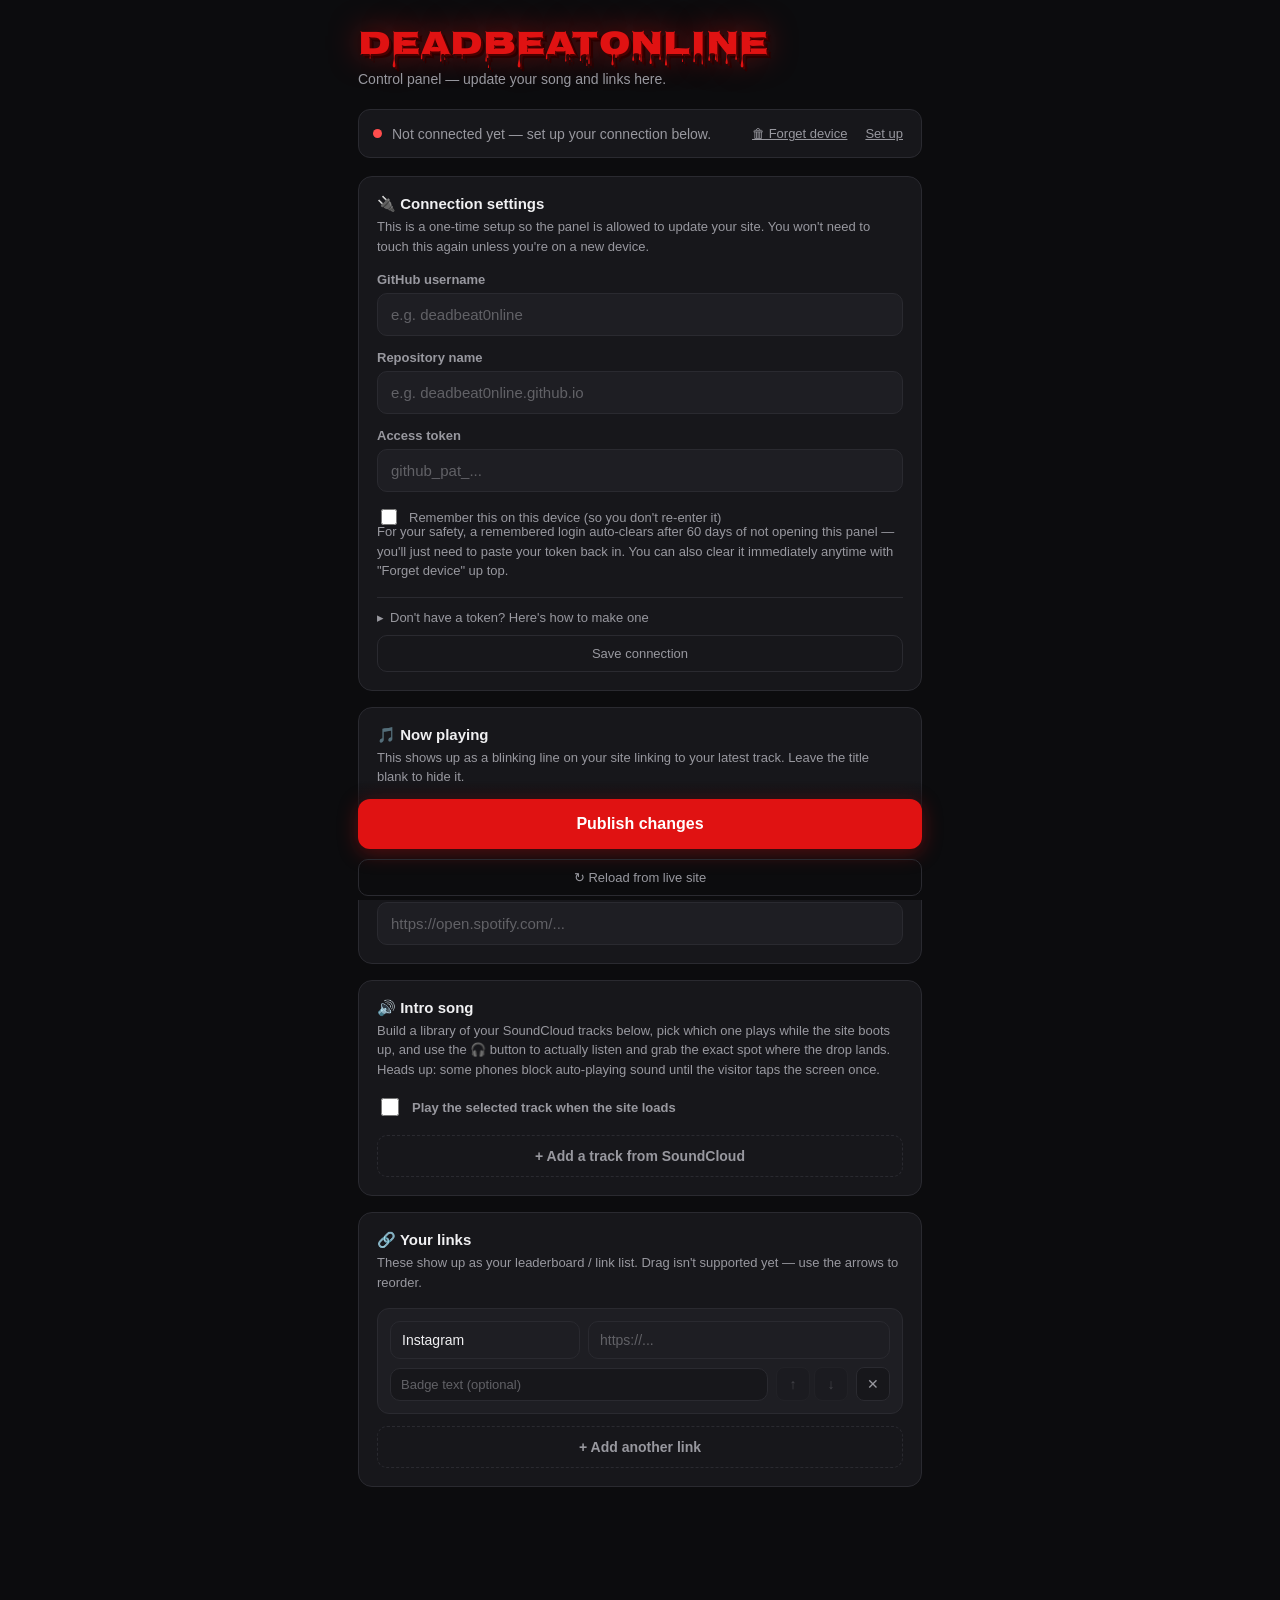
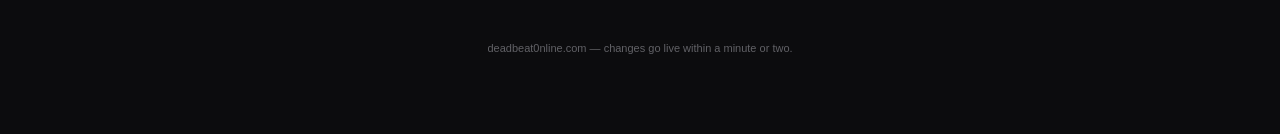
==== commit bf8949f4: "add listen-and-pick start point preview player per track" ====
--- a/admin.html
+++ b/admin.html
@@ -403,7 +403,7 @@
 
   <div class="card">
     <h2>🔊 Intro song</h2>
-    <p class="desc">Build a library of your SoundCloud tracks below, pick which one plays while the site boots up, and set where it starts so the drop lands right when the screen flashes on. Heads up: some phones block auto-playing sound until the visitor taps the screen once.</p>
+    <p class="desc">Build a library of your SoundCloud tracks below, pick which one plays while the site boots up, and use the 🎧 button to actually listen and grab the exact spot where the drop lands. Heads up: some phones block auto-playing sound until the visitor taps the screen once.</p>
     <div class="field">
       <label style="display:flex;align-items:center;gap:10px;cursor:pointer;">
         <input type="checkbox" id="is-enabled" style="width:18px;height:18px;accent-color:#e33;">
@@ -520,6 +520,20 @@
   let songIdSeq = 0;
   function newSongId(){ return 's' + (Date.now().toString(36)) + (songIdSeq++); }
 
+  // load the SoundCloud widget API once, shared by every track's preview player
+  let scApiPromise = null;
+  function ensureSCApi(){
+    if(window.SC && window.SC.Widget) return Promise.resolve();
+    if(scApiPromise) return scApiPromise;
+    scApiPromise = new Promise((resolve) => {
+      const s = document.createElement('script');
+      s.src = 'https://w.soundcloud.com/player/api.js';
+      s.onload = resolve;
+      document.head.appendChild(s);
+    });
+    return scApiPromise;
+  }
+
   function addSongRow(t){
     t = t || { id: newSongId(), label:'', url:'', startAt: 0, active:false };
     const row = document.createElement('div');
@@ -531,15 +545,61 @@
         <input class="url" type="text" placeholder="https://soundcloud.com/deadbeat0nline/..." value="${esc(t.url)}">
       </div>
       <div class="bottom">
-        <input class="extra songstart" type="text" placeholder="Start at, e.g. 0:45" value="${esc(formatTime(t.startAt))}" style="flex:0 0 130px;">
+        <input class="extra songstart" type="text" placeholder="Start at, e.g. 0:45" value="${esc(formatTime(t.startAt))}" style="flex:0 0 110px;">
         <label style="display:flex;align-items:center;gap:6px;font-size:13px;color:var(--text-dim);white-space:nowrap;cursor:pointer;">
           <input type="radio" name="songactive" class="songactive" style="width:16px;height:16px;accent-color:#e33;" ${t.active ? 'checked' : ''}>
           Use as intro
         </label>
+        <button type="button" class="iconbtn preview-toggle" title="listen and pick the start point">🎧</button>
         <button type="button" class="iconbtn danger remove" title="remove">✕</button>
+      </div>
+      <div class="preview" style="display:none;margin-top:10px;">
+        <div class="scplayer"></div>
+        <button type="button" class="addlink setstart" style="margin-top:8px;padding:10px;font-size:13px;">⏱ Use whatever's playing right now as the start</button>
       </div>`;
+
+    let widget = null;
+    const previewBox = row.querySelector('.preview');
+    const previewBtn = row.querySelector('.preview-toggle');
+    const playerHost = row.querySelector('.scplayer');
+
+    previewBtn.onclick = async () => {
+      const isOpen = previewBox.style.display !== 'none';
+      if(isOpen){
+        if(widget) widget.pause();
+        previewBox.style.display = 'none';
+        return;
+      }
+      const url = row.querySelector('.url').value.trim();
+      if(!url){ status('Paste a SoundCloud track link first.', 'err'); return; }
+      previewBox.style.display = 'block';
+      playerHost.innerHTML = '<div style="font-size:12px;color:var(--text-dim);padding:8px 0;">Loading player…</div>';
+      await ensureSCApi();
+      playerHost.innerHTML = '';
+      const iframe = document.createElement('iframe');
+      iframe.width = '100%';
+      iframe.height = '166';
+      iframe.frameBorder = '0';
+      iframe.allow = 'autoplay';
+      iframe.style.borderRadius = '8px';
+      iframe.src = 'https://w.soundcloud.com/player/?url=' + encodeURIComponent(url) +
+                   '&color=%23e33333&auto_play=false&show_artwork=true';
+      playerHost.appendChild(iframe);
+      widget = SC.Widget(iframe);
+    };
+
+    row.querySelector('.setstart').onclick = () => {
+      if(!widget){ status('Open the preview player and play the track first.', 'err'); return; }
+      widget.getPosition((ms) => {
+        const secs = ms / 1000;
+        row.querySelector('.songstart').value = formatTime(secs);
+        status('Start point set to ' + (formatTime(secs) || '0:00') + '.', 'ok');
+      });
+    };
+
     row.querySelector('.remove').onclick = () => {
       const wasActive = row.querySelector('.songactive').checked;
+      if(widget) widget.pause();
       row.remove();
       if(wasActive){
         const first = $('songrows').querySelector('.songactive');
